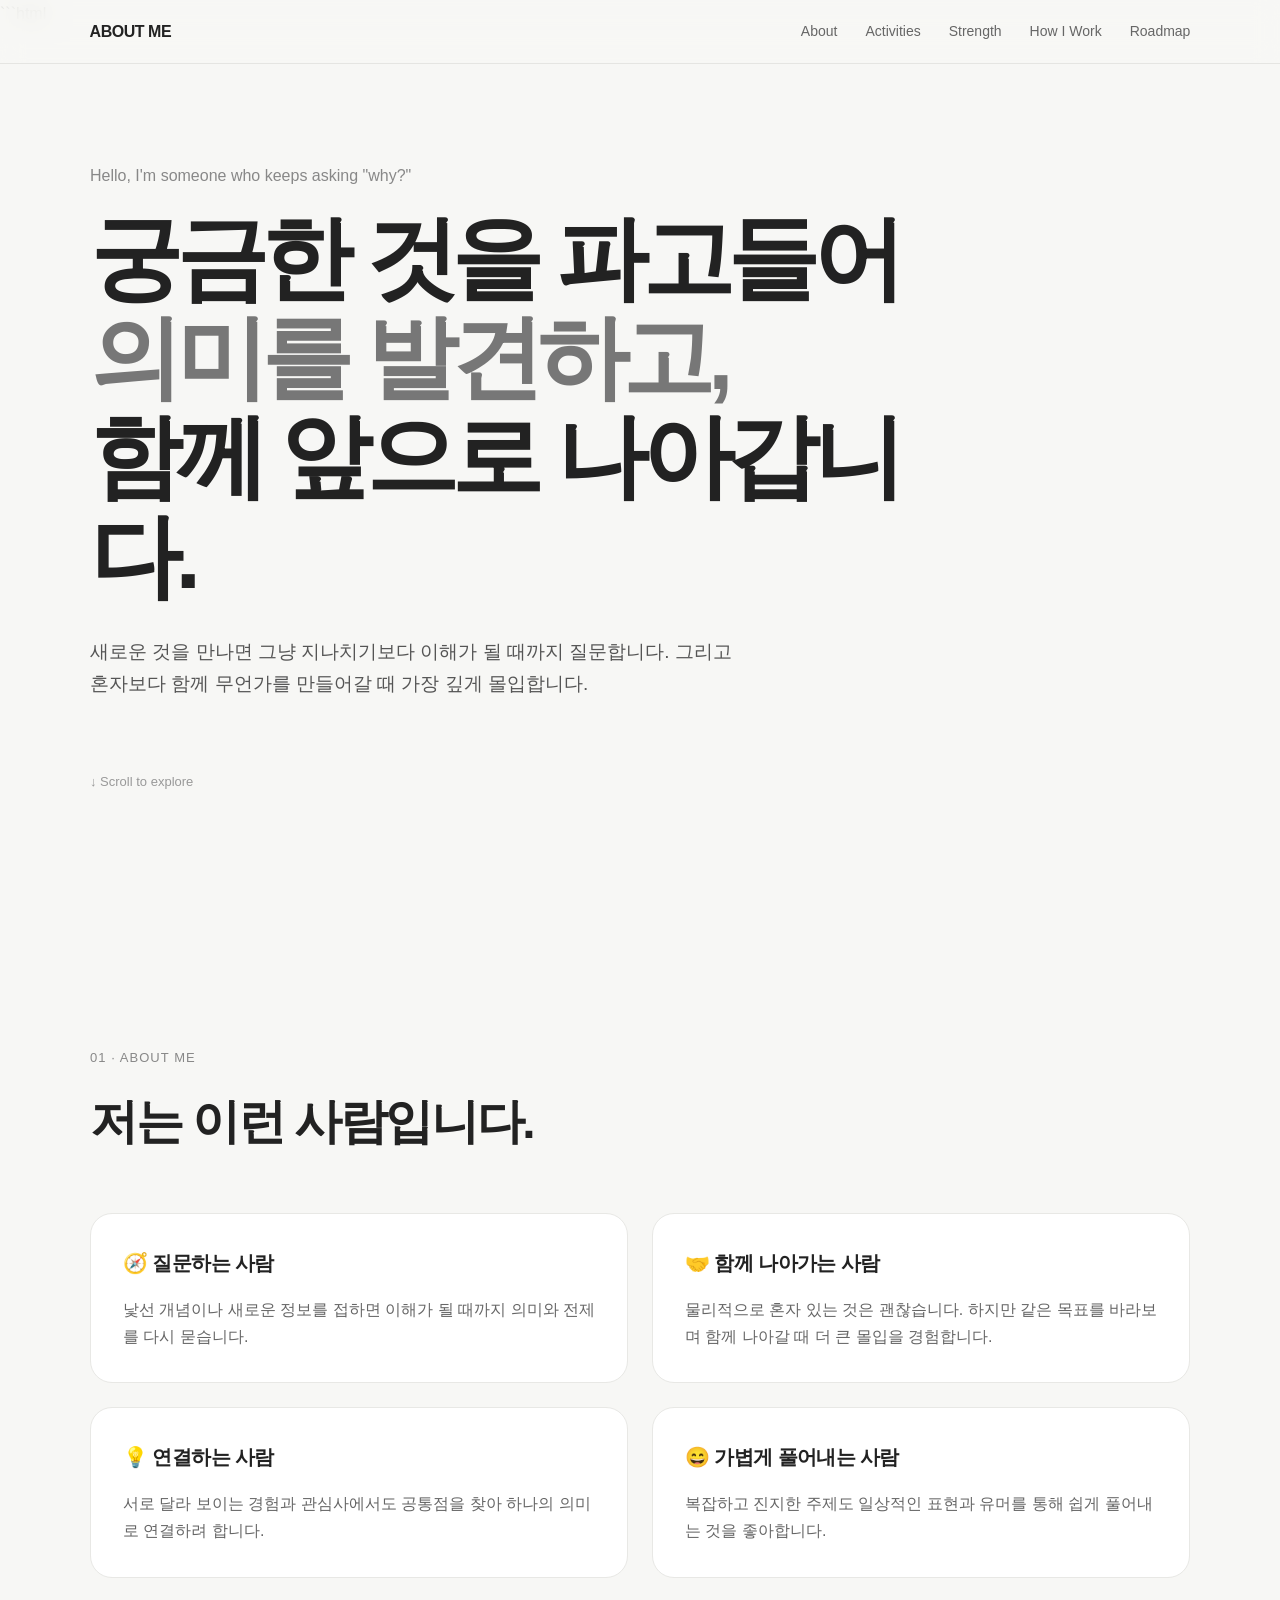
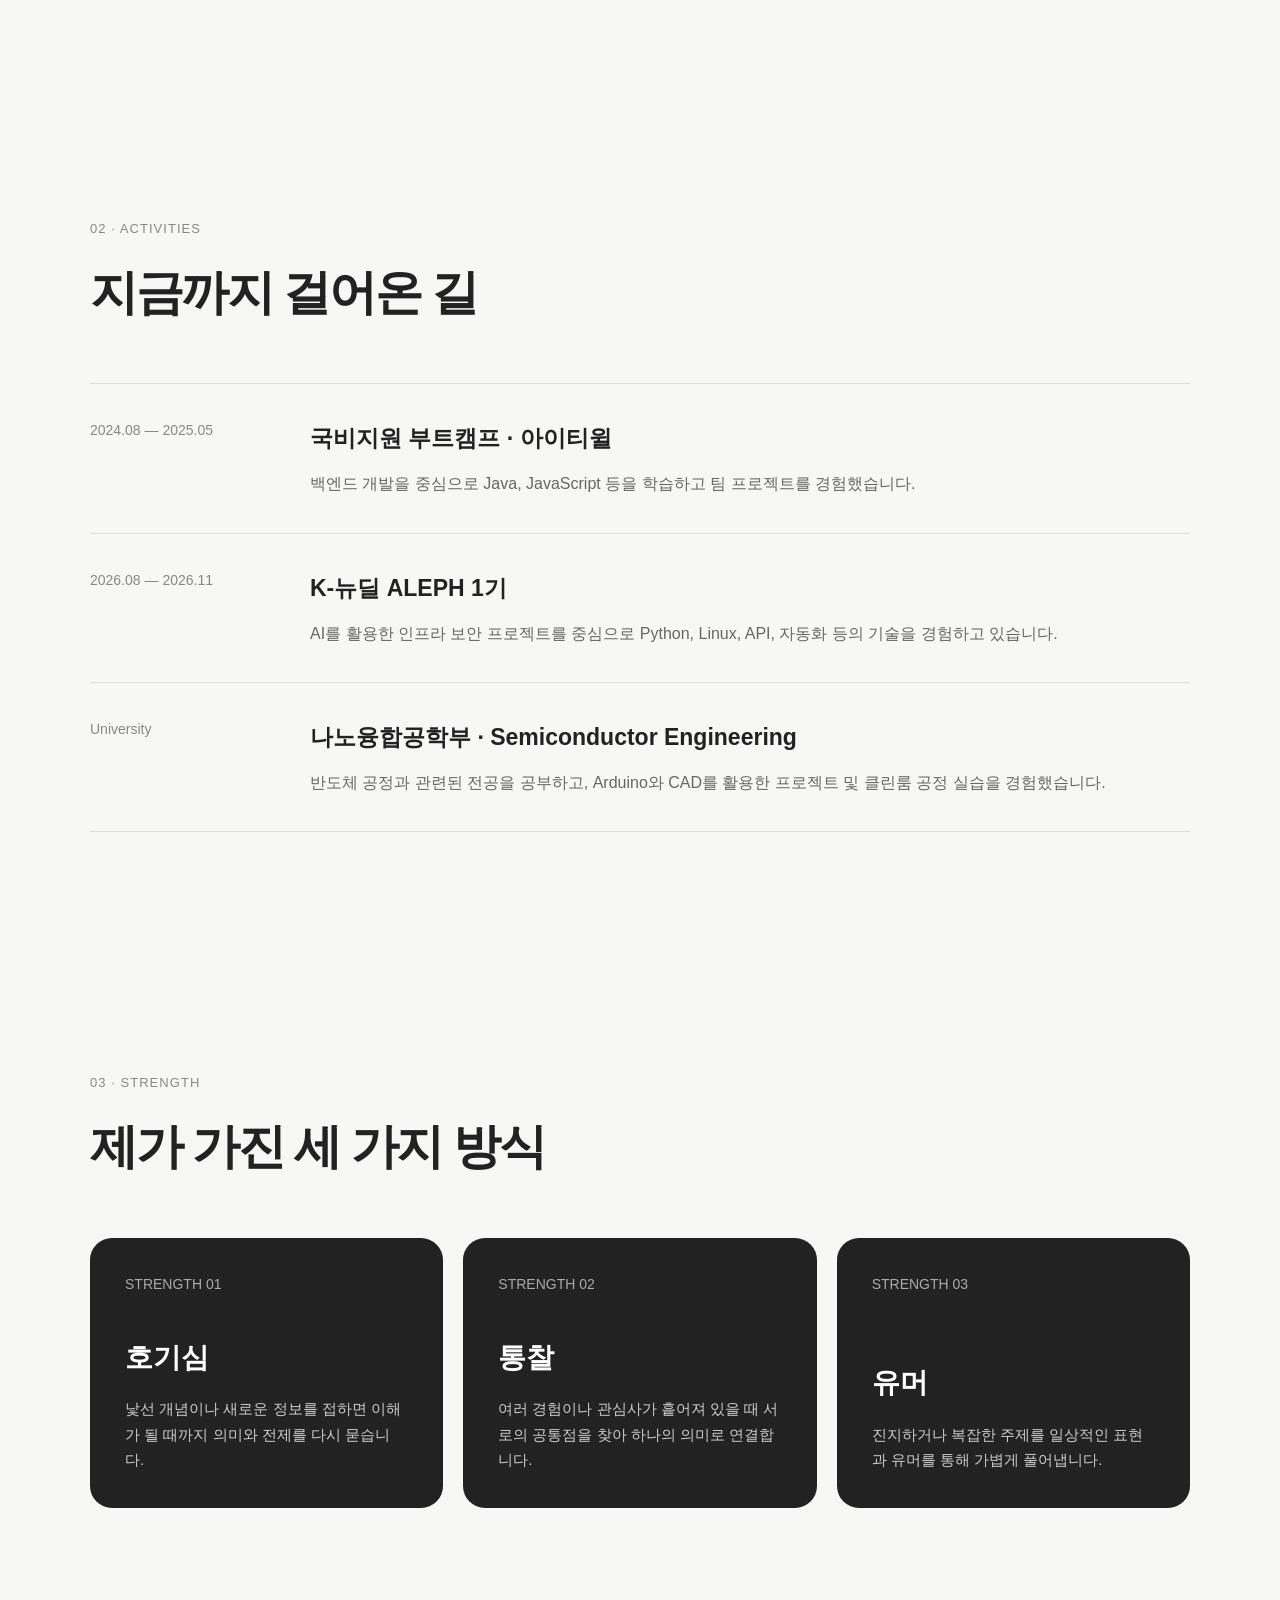
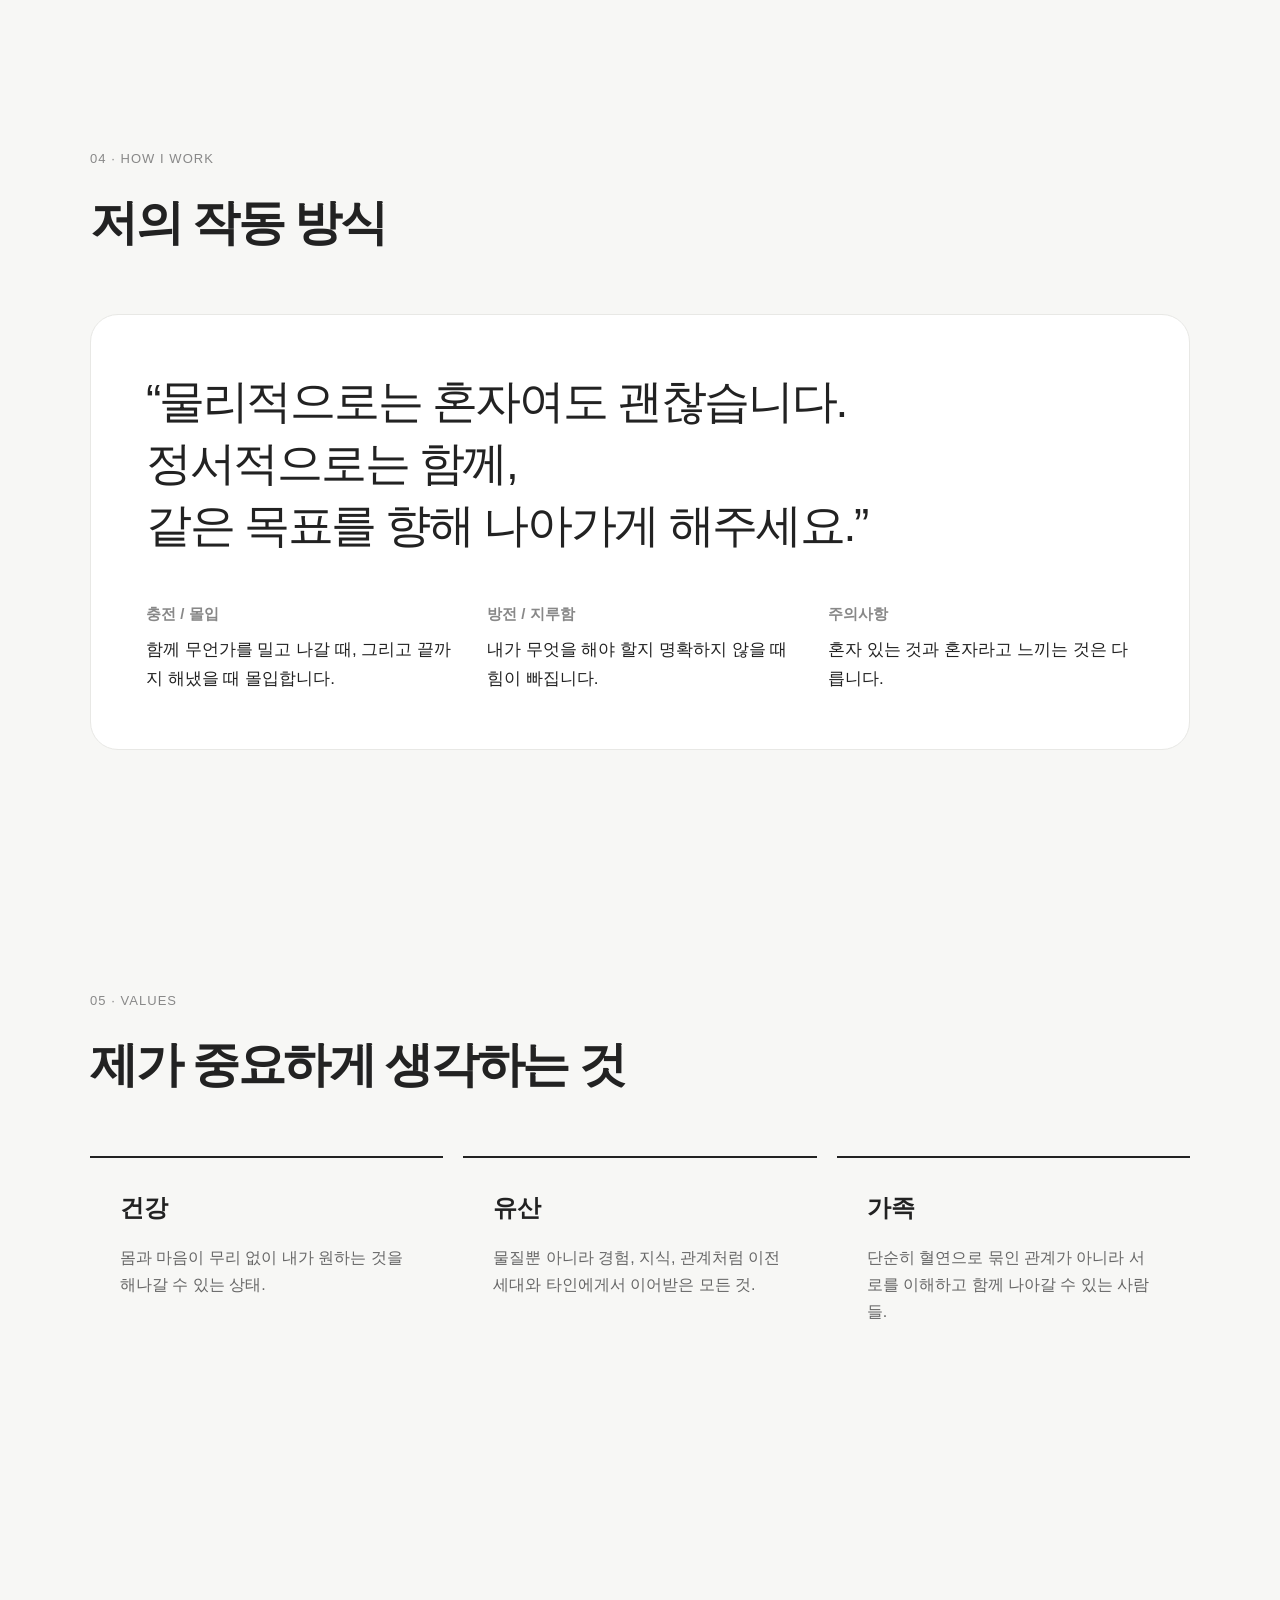
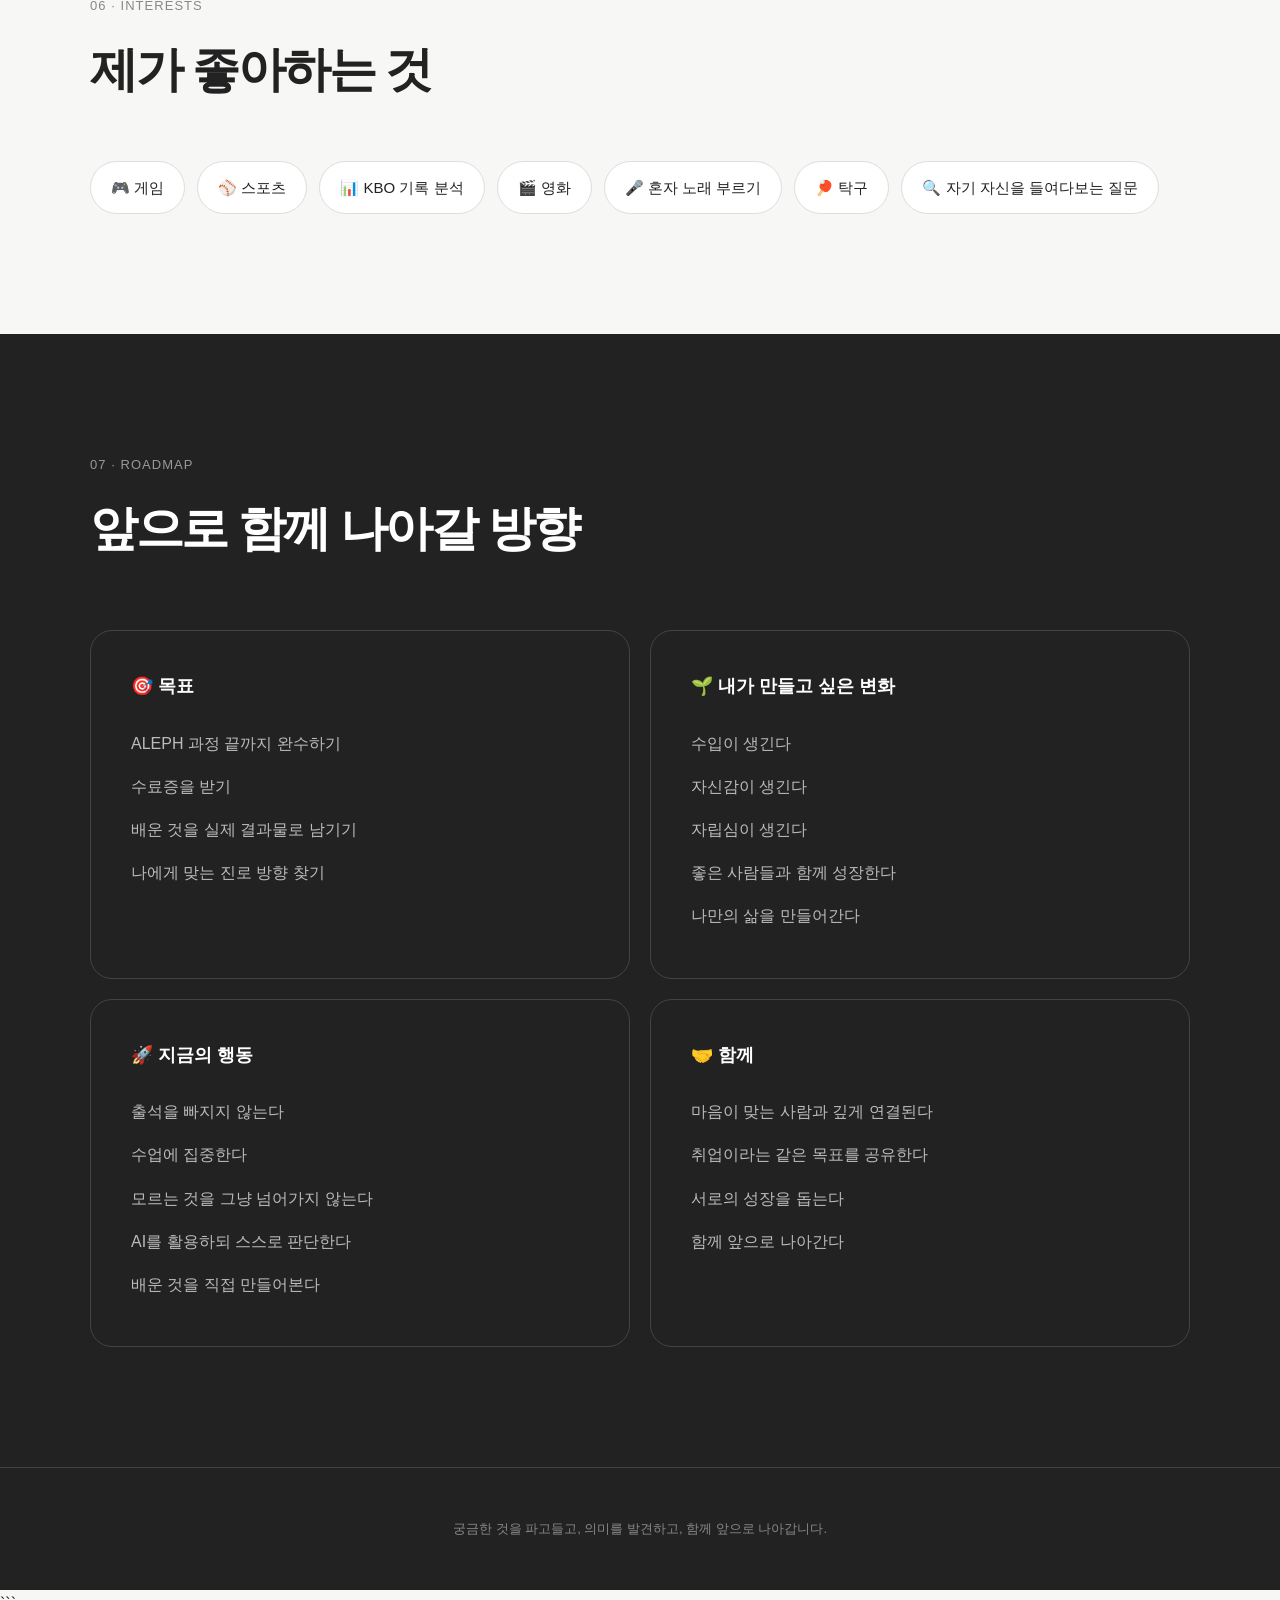
==== index.html @ 658fcfa6 "첫 번째 개인 소개 페이지" ====
```html
<!DOCTYPE html>
<html lang="ko">
<head>
    <meta charset="UTF-8">
    <meta name="viewport" content="width=device-width, initial-scale=1.0">

    <title>About Me</title>

    <style>
        * {
            box-sizing: border-box;
            margin: 0;
            padding: 0;
        }

        html {
            scroll-behavior: smooth;
        }

        body {
            font-family: -apple-system, BlinkMacSystemFont, "Segoe UI",
                         "Noto Sans KR", sans-serif;
            background: #f7f7f5;
            color: #222;
            line-height: 1.7;
        }

        a {
            color: inherit;
            text-decoration: none;
        }

        /* Navigation */

        nav {
            position: fixed;
            top: 0;
            left: 0;
            width: 100%;
            padding: 18px 7%;
            display: flex;
            justify-content: space-between;
            align-items: center;
            background: rgba(247, 247, 245, 0.88);
            backdrop-filter: blur(12px);
            border-bottom: 1px solid #e5e5e2;
            z-index: 100;
        }

        .logo {
            font-weight: 700;
            letter-spacing: -0.03em;
        }

        .nav-links {
            display: flex;
            gap: 28px;
            font-size: 14px;
            color: #666;
        }

        .nav-links a:hover {
            color: #111;
        }

        /* Common */

        section {
            width: min(1100px, 86%);
            margin: 0 auto;
            padding: 120px 0;
        }

        .section-label {
            font-size: 13px;
            color: #888;
            margin-bottom: 12px;
            letter-spacing: 0.08em;
            text-transform: uppercase;
        }

        .section-title {
            font-size: clamp(30px, 4vw, 48px);
            letter-spacing: -0.05em;
            margin-bottom: 50px;
        }

        /* Hero */

        .hero {
            min-height: 100vh;
            display: flex;
            align-items: center;
            padding-top: 120px;
        }

        .hero-content {
            max-width: 850px;
        }

        .hero-small {
            color: #888;
            margin-bottom: 20px;
            font-size: 16px;
        }

        .hero h1 {
            font-size: clamp(48px, 8vw, 92px);
            line-height: 1.08;
            letter-spacing: -0.07em;
            margin-bottom: 30px;
        }

        .hero h1 span {
            color: #777;
        }

        .hero-description {
            max-width: 650px;
            font-size: 19px;
            color: #555;
        }

        .scroll {
            margin-top: 70px;
            font-size: 13px;
            color: #999;
        }

        /* About */

        .about-grid {
            display: grid;
            grid-template-columns: 1fr 1fr;
            gap: 24px;
        }

        .card {
            background: white;
            border: 1px solid #e8e8e5;
            border-radius: 22px;
            padding: 32px;
        }

        .card h3 {
            font-size: 20px;
            margin-bottom: 16px;
            letter-spacing: -0.03em;
        }

        .card p {
            color: #666;
        }

        /* Activities */

        .timeline {
            border-top: 1px solid #ddd;
        }

        .timeline-item {
            display: grid;
            grid-template-columns: 180px 1fr;
            gap: 40px;
            padding: 35px 0;
            border-bottom: 1px solid #ddd;
        }

        .timeline-date {
            color: #888;
            font-size: 14px;
        }

        .timeline-title {
            font-size: 23px;
            font-weight: 600;
            margin-bottom: 12px;
        }

        .timeline-desc {
            color: #666;
        }

        /* Strength */

        .strength-list {
            display: grid;
            grid-template-columns: repeat(3, 1fr);
            gap: 20px;
        }

        .strength {
            background: #222;
            color: white;
            border-radius: 22px;
            padding: 35px;
            min-height: 270px;
            display: flex;
            flex-direction: column;
            justify-content: space-between;
        }

        .strength-number {
            font-size: 14px;
            color: #aaa;
        }

        .strength h3 {
            font-size: 28px;
            margin-bottom: 15px;
        }

        .strength p {
            color: #ccc;
            font-size: 15px;
        }

        /* How I Work */

        .work-box {
            background: white;
            border-radius: 28px;
            padding: 55px;
            border: 1px solid #e8e8e5;
        }

        .work-quote {
            font-size: clamp(28px, 4vw, 46px);
            line-height: 1.35;
            letter-spacing: -0.05em;
            margin-bottom: 45px;
        }

        .work-details {
            display: grid;
            grid-template-columns: repeat(3, 1fr);
            gap: 35px;
        }

        .work-detail h3 {
            font-size: 15px;
            color: #888;
            margin-bottom: 10px;
        }

        .work-detail p {
            font-size: 17px;
        }

        /* Values */

        .values {
            display: grid;
            grid-template-columns: repeat(3, 1fr);
            gap: 20px;
        }

        .value {
            padding: 30px;
            border-top: 2px solid #222;
        }

        .value h3 {
            font-size: 24px;
            margin-bottom: 15px;
        }

        .value p {
            color: #666;
        }

        /* Interests */

        .interest-list {
            display: flex;
            flex-wrap: wrap;
            gap: 12px;
        }

        .tag {
            padding: 13px 20px;
            background: white;
            border: 1px solid #ddd;
            border-radius: 100px;
            font-size: 15px;
        }

        /* Roadmap */

        .roadmap {
            background: #222;
            color: white;
            width: 100%;
        }

        .roadmap-inner {
            width: min(1100px, 86%);
            margin: 0 auto;
            padding: 120px 0;
        }

        .roadmap .section-label {
            color: #999;
        }

        .roadmap .section-title {
            margin-bottom: 60px;
        }

        .roadmap-grid {
            display: grid;
            grid-template-columns: 1fr 1fr;
            gap: 20px;
        }

        .roadmap-card {
            padding: 40px;
            border: 1px solid #444;
            border-radius: 22px;
        }

        .roadmap-card h3 {
            font-size: 18px;
            margin-bottom: 20px;
        }

        .roadmap-card ul {
            list-style: none;
        }

        .roadmap-card li {
            padding: 8px 0;
            color: #bbb;
        }

        /* Footer */

        footer {
            padding: 50px 7%;
            background: #222;
            color: #888;
            border-top: 1px solid #444;
            text-align: center;
            font-size: 13px;
        }

        /* Mobile */

        @media (max-width: 768px) {

            nav {
                padding: 16px 7%;
            }

            .nav-links {
                display: none;
            }

            section {
                padding: 90px 0;
            }

            .about-grid,
            .strength-list,
            .values,
            .roadmap-grid {
                grid-template-columns: 1fr;
            }

            .timeline-item {
                grid-template-columns: 1fr;
                gap: 8px;
            }

            .work-box {
                padding: 30px;
            }

            .work-details {
                grid-template-columns: 1fr;
                gap: 25px;
            }

            .roadmap-inner {
                padding: 90px 0;
            }
        }
    </style>
</head>

<body>

    <!-- Navigation -->

    <nav>
        <div class="logo">ABOUT ME</div>

        <div class="nav-links">
            <a href="#about">About</a>
            <a href="#activities">Activities</a>
            <a href="#strength">Strength</a>
            <a href="#work">How I Work</a>
            <a href="#roadmap">Roadmap</a>
        </div>
    </nav>


    <!-- Hero -->

    <section class="hero">

        <div class="hero-content">

            <p class="hero-small">
                Hello, I'm someone who keeps asking "why?"
            </p>

            <h1>
                궁금한 것을 파고들어<br>
                <span>의미를 발견하고,</span><br>
                함께 앞으로 나아갑니다.
            </h1>

            <p class="hero-description">
                새로운 것을 만나면 그냥 지나치기보다
                이해가 될 때까지 질문합니다.
                그리고 혼자보다 함께 무언가를 만들어갈 때
                가장 깊게 몰입합니다.
            </p>

            <p class="scroll">
                ↓ Scroll to explore
            </p>

        </div>

    </section>


    <!-- About -->

    <section id="about">

        <p class="section-label">01 · About Me</p>

        <h2 class="section-title">
            저는 이런 사람입니다.
        </h2>

        <div class="about-grid">

            <div class="card">
                <h3>🧭 질문하는 사람</h3>

                <p>
                    낯선 개념이나 새로운 정보를 접하면
                    이해가 될 때까지 의미와 전제를 다시 묻습니다.
                </p>
            </div>

            <div class="card">
                <h3>🤝 함께 나아가는 사람</h3>

                <p>
                    물리적으로 혼자 있는 것은 괜찮습니다.
                    하지만 같은 목표를 바라보며 함께 나아갈 때
                    더 큰 몰입을 경험합니다.
                </p>
            </div>

            <div class="card">
                <h3>💡 연결하는 사람</h3>

                <p>
                    서로 달라 보이는 경험과 관심사에서도
                    공통점을 찾아 하나의 의미로 연결하려 합니다.
                </p>
            </div>

            <div class="card">
                <h3>😄 가볍게 풀어내는 사람</h3>

                <p>
                    복잡하고 진지한 주제도 일상적인 표현과
                    유머를 통해 쉽게 풀어내는 것을 좋아합니다.
                </p>
            </div>

        </div>

    </section>


    <!-- Activities -->

    <section id="activities">

        <p class="section-label">02 · Activities</p>

        <h2 class="section-title">
            지금까지 걸어온 길
        </h2>

        <div class="timeline">

            <div class="timeline-item">

                <div class="timeline-date">
                    2024.08 — 2025.05
                </div>

                <div>
                    <div class="timeline-title">
                        국비지원 부트캠프 · 아이티윌
                    </div>

                    <p class="timeline-desc">
                        백엔드 개발을 중심으로 Java, JavaScript 등을 학습하고
                        팀 프로젝트를 경험했습니다.
                    </p>
                </div>

            </div>


            <div class="timeline-item">

                <div class="timeline-date">
                    2026.08 — 2026.11
                </div>

                <div>
                    <div class="timeline-title">
                        K-뉴딜 ALEPH 1기
                    </div>

                    <p class="timeline-desc">
                        AI를 활용한 인프라 보안 프로젝트를 중심으로
                        Python, Linux, API, 자동화 등의 기술을 경험하고 있습니다.
                    </p>
                </div>

            </div>


            <div class="timeline-item">

                <div class="timeline-date">
                    University
                </div>

                <div>
                    <div class="timeline-title">
                        나노융합공학부 · Semiconductor Engineering
                    </div>

                    <p class="timeline-desc">
                        반도체 공정과 관련된 전공을 공부하고,
                        Arduino와 CAD를 활용한 프로젝트 및
                        클린룸 공정 실습을 경험했습니다.
                    </p>
                </div>

            </div>

        </div>

    </section>


    <!-- Strength -->

    <section id="strength">

        <p class="section-label">03 · Strength</p>

        <h2 class="section-title">
            제가 가진 세 가지 방식
        </h2>

        <div class="strength-list">

            <div class="strength">

                <div class="strength-number">
                    STRENGTH 01
                </div>

                <div>
                    <h3>호기심</h3>

                    <p>
                        낯선 개념이나 새로운 정보를 접하면
                        이해가 될 때까지 의미와 전제를 다시 묻습니다.
                    </p>
                </div>

            </div>


            <div class="strength">

                <div class="strength-number">
                    STRENGTH 02
                </div>

                <div>
                    <h3>통찰</h3>

                    <p>
                        여러 경험이나 관심사가 흩어져 있을 때
                        서로의 공통점을 찾아 하나의 의미로 연결합니다.
                    </p>
                </div>

            </div>


            <div class="strength">

                <div class="strength-number">
                    STRENGTH 03
                </div>

                <div>
                    <h3>유머</h3>

                    <p>
                        진지하거나 복잡한 주제를
                        일상적인 표현과 유머를 통해 가볍게 풀어냅니다.
                    </p>
                </div>

            </div>

        </div>

    </section>


    <!-- How I Work -->

    <section id="work">

        <p class="section-label">04 · How I Work</p>

        <h2 class="section-title">
            저의 작동 방식
        </h2>

        <div class="work-box">

            <div class="work-quote">
                “물리적으로는 혼자여도 괜찮습니다.<br>
                정서적으로는 함께,<br>
                같은 목표를 향해 나아가게 해주세요.”
            </div>

            <div class="work-details">

                <div class="work-detail">
                    <h3>충전 / 몰입</h3>

                    <p>
                        함께 무언가를 밀고 나갈 때,
                        그리고 끝까지 해냈을 때 몰입합니다.
                    </p>
                </div>

                <div class="work-detail">
                    <h3>방전 / 지루함</h3>

                    <p>
                        내가 무엇을 해야 할지
                        명확하지 않을 때 힘이 빠집니다.
                    </p>
                </div>

                <div class="work-detail">
                    <h3>주의사항</h3>

                    <p>
                        혼자 있는 것과 혼자라고 느끼는 것은 다릅니다.
                    </p>
                </div>

            </div>

        </div>

    </section>


    <!-- Values -->

    <section>

        <p class="section-label">05 · Values</p>

        <h2 class="section-title">
            제가 중요하게 생각하는 것
        </h2>

        <div class="values">

            <div class="value">
                <h3>건강</h3>

                <p>
                    몸과 마음이 무리 없이
                    내가 원하는 것을 해나갈 수 있는 상태.
                </p>
            </div>

            <div class="value">
                <h3>유산</h3>

                <p>
                    물질뿐 아니라 경험, 지식, 관계처럼
                    이전 세대와 타인에게서 이어받은 모든 것.
                </p>
            </div>

            <div class="value">
                <h3>가족</h3>

                <p>
                    단순히 혈연으로 묶인 관계가 아니라
                    서로를 이해하고 함께 나아갈 수 있는 사람들.
                </p>
            </div>

        </div>

    </section>


    <!-- Interests -->

    <section>

        <p class="section-label">06 · Interests</p>

        <h2 class="section-title">
            제가 좋아하는 것
        </h2>

        <div class="interest-list">

            <span class="tag">🎮 게임</span>
            <span class="tag">⚾ 스포츠</span>
            <span class="tag">📊 KBO 기록 분석</span>
            <span class="tag">🎬 영화</span>
            <span class="tag">🎤 혼자 노래 부르기</span>
            <span class="tag">🏓 탁구</span>
            <span class="tag">🔍 자기 자신을 들여다보는 질문</span>

        </div>

    </section>


    <!-- Roadmap -->

    <div class="roadmap" id="roadmap">

        <div class="roadmap-inner">

            <p class="section-label">
                07 · Roadmap
            </p>

            <h2 class="section-title">
                앞으로 함께 나아갈 방향
            </h2>

            <div class="roadmap-grid">

                <div class="roadmap-card">

                    <h3>🎯 목표</h3>

                    <ul>
                        <li>ALEPH 과정 끝까지 완수하기</li>
                        <li>수료증을 받기</li>
                        <li>배운 것을 실제 결과물로 남기기</li>
                        <li>나에게 맞는 진로 방향 찾기</li>
                    </ul>

                </div>


                <div class="roadmap-card">

                    <h3>🌱 내가 만들고 싶은 변화</h3>

                    <ul>
                        <li>수입이 생긴다</li>
                        <li>자신감이 생긴다</li>
                        <li>자립심이 생긴다</li>
                        <li>좋은 사람들과 함께 성장한다</li>
                        <li>나만의 삶을 만들어간다</li>
                    </ul>

                </div>


                <div class="roadmap-card">

                    <h3>🚀 지금의 행동</h3>

                    <ul>
                        <li>출석을 빠지지 않는다</li>
                        <li>수업에 집중한다</li>
                        <li>모르는 것을 그냥 넘어가지 않는다</li>
                        <li>AI를 활용하되 스스로 판단한다</li>
                        <li>배운 것을 직접 만들어본다</li>
                    </ul>

                </div>


                <div class="roadmap-card">

                    <h3>🤝 함께</h3>

                    <ul>
                        <li>마음이 맞는 사람과 깊게 연결된다</li>
                        <li>취업이라는 같은 목표를 공유한다</li>
                        <li>서로의 성장을 돕는다</li>
                        <li>함께 앞으로 나아간다</li>
                    </ul>

                </div>

            </div>

        </div>

    </div>


    <!-- Footer -->

    <footer>

        <p>
            궁금한 것을 파고들고, 의미를 발견하고,
            함께 앞으로 나아갑니다.
        </p>

    </footer>

</body>
</html>
```
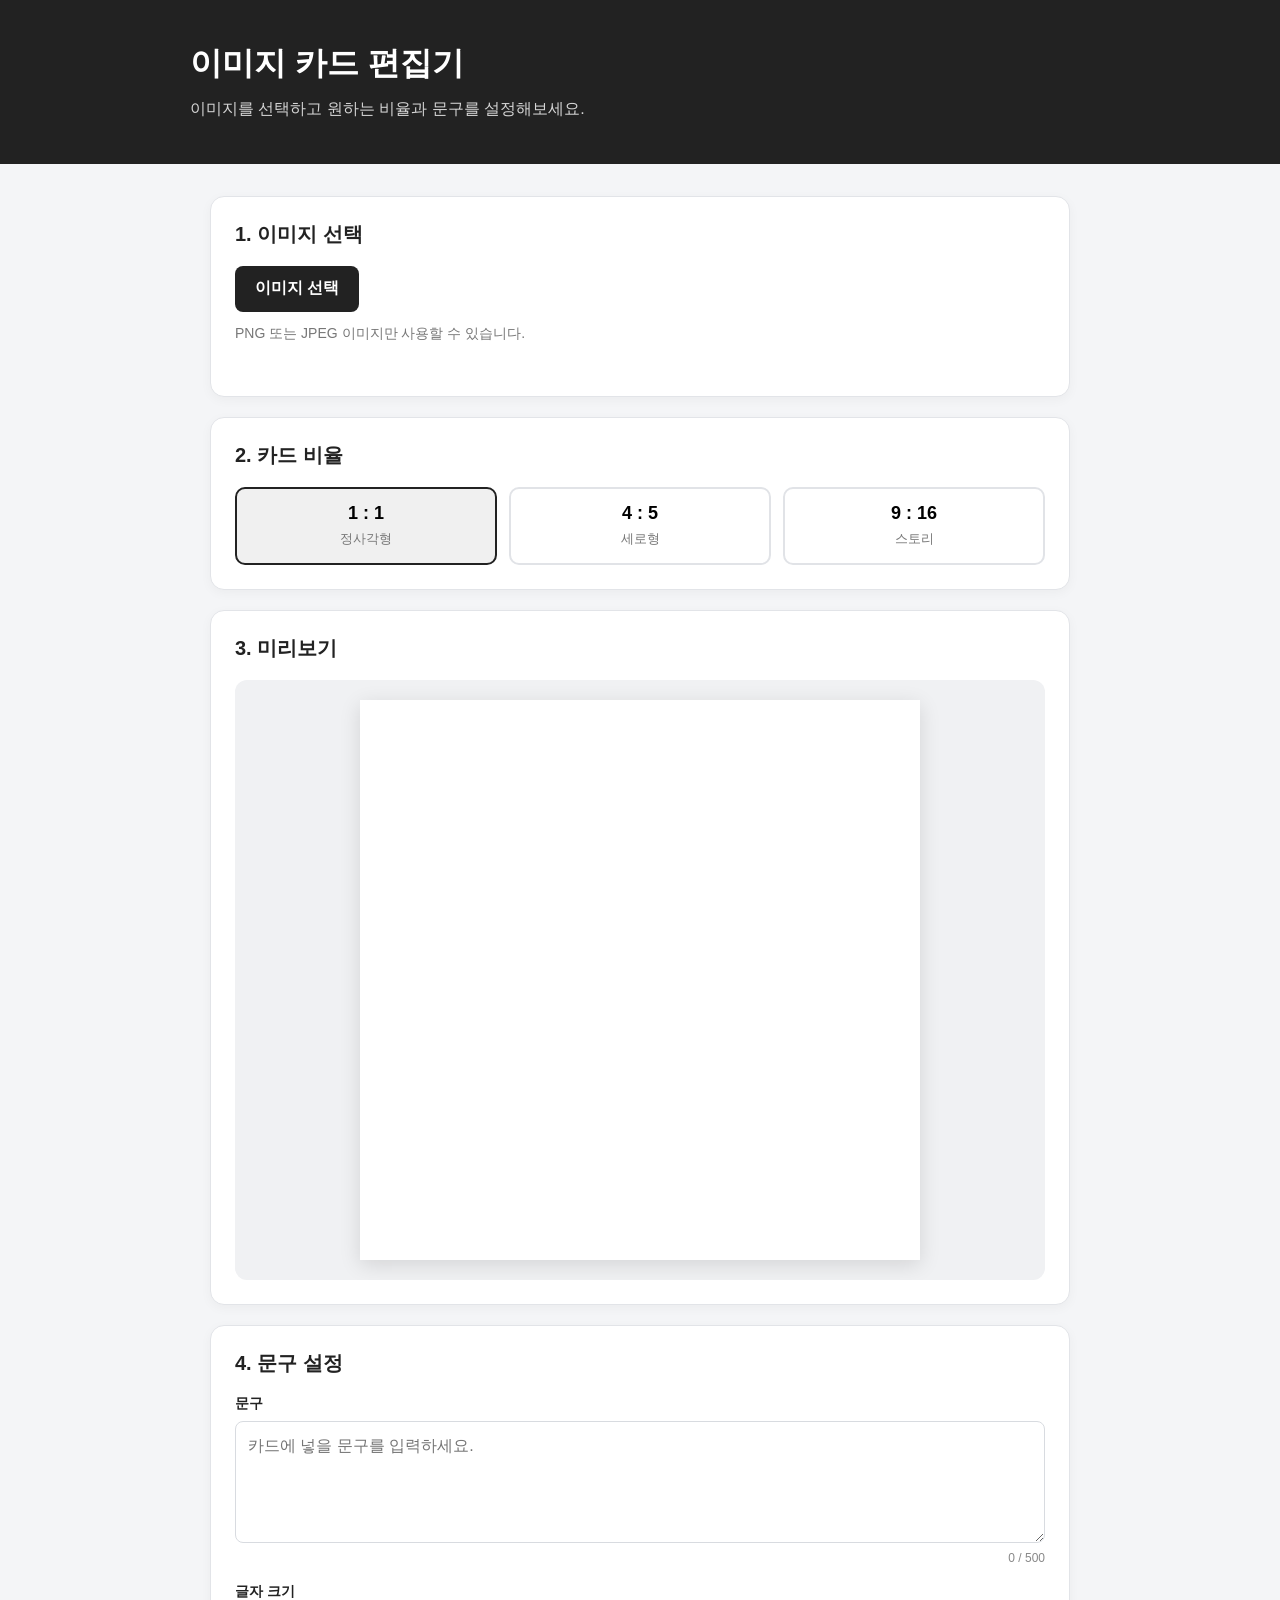
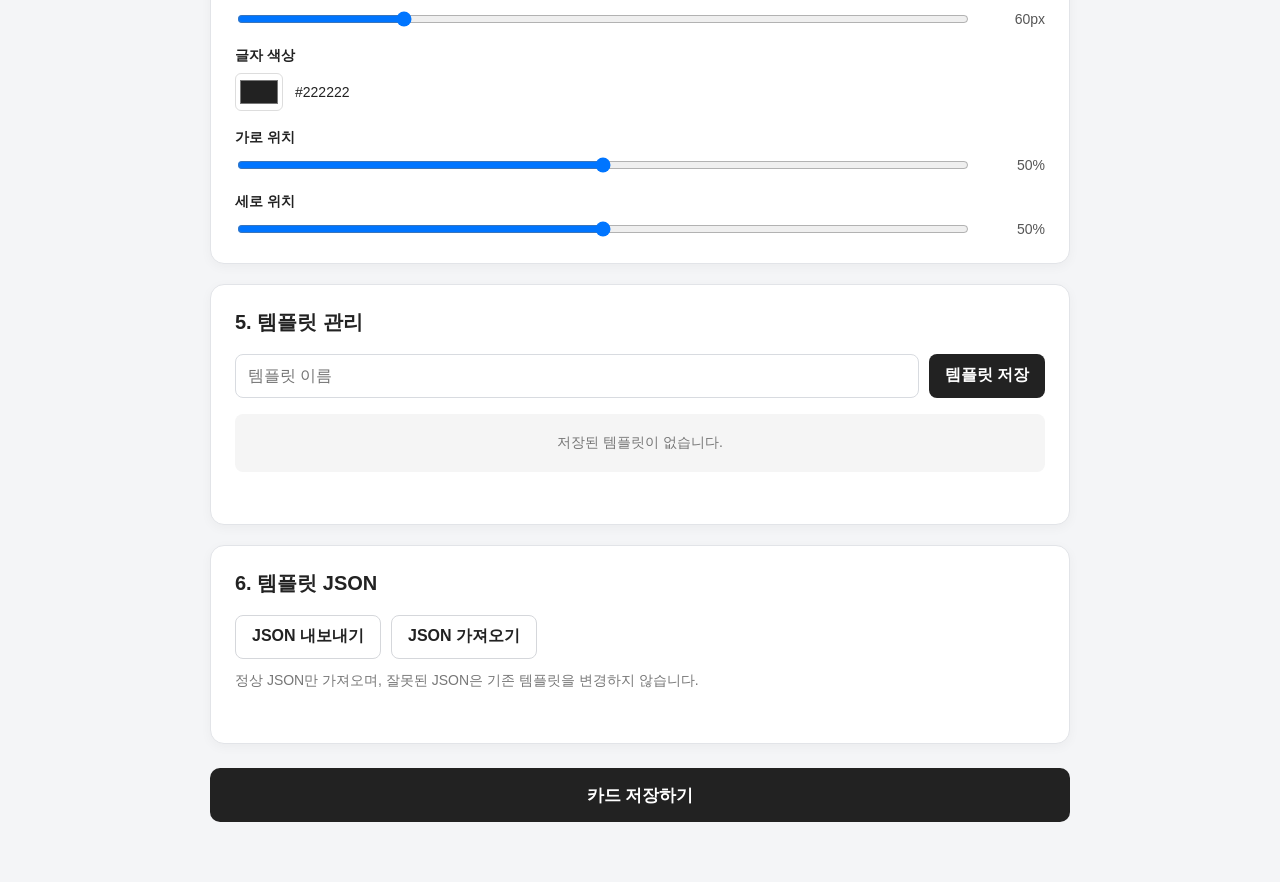
==== commit f9f00efe: "이미지 카드 편집기 최종본" ====
--- a/index.html
+++ b/index.html
@@ -1,857 +1,338 @@
-```html
 <!DOCTYPE html>
 <html lang="ko">
 <head>
     <meta charset="UTF-8">
     <meta name="viewport" content="width=device-width, initial-scale=1.0">
 
-    <title>About Me</title>
-
-    <style>
-        * {
-            box-sizing: border-box;
-            margin: 0;
-            padding: 0;
-        }
-
-        html {
-            scroll-behavior: smooth;
-        }
-
-        body {
-            font-family: -apple-system, BlinkMacSystemFont, "Segoe UI",
-                         "Noto Sans KR", sans-serif;
-            background: #f7f7f5;
-            color: #222;
-            line-height: 1.7;
-        }
-
-        a {
-            color: inherit;
-            text-decoration: none;
-        }
-
-        /* Navigation */
-
-        nav {
-            position: fixed;
-            top: 0;
-            left: 0;
-            width: 100%;
-            padding: 18px 7%;
-            display: flex;
-            justify-content: space-between;
-            align-items: center;
-            background: rgba(247, 247, 245, 0.88);
-            backdrop-filter: blur(12px);
-            border-bottom: 1px solid #e5e5e2;
-            z-index: 100;
-        }
-
-        .logo {
-            font-weight: 700;
-            letter-spacing: -0.03em;
-        }
-
-        .nav-links {
-            display: flex;
-            gap: 28px;
-            font-size: 14px;
-            color: #666;
-        }
-
-        .nav-links a:hover {
-            color: #111;
-        }
-
-        /* Common */
-
-        section {
-            width: min(1100px, 86%);
-            margin: 0 auto;
-            padding: 120px 0;
-        }
-
-        .section-label {
-            font-size: 13px;
-            color: #888;
-            margin-bottom: 12px;
-            letter-spacing: 0.08em;
-            text-transform: uppercase;
-        }
-
-        .section-title {
-            font-size: clamp(30px, 4vw, 48px);
-            letter-spacing: -0.05em;
-            margin-bottom: 50px;
-        }
-
-        /* Hero */
-
-        .hero {
-            min-height: 100vh;
-            display: flex;
-            align-items: center;
-            padding-top: 120px;
-        }
-
-        .hero-content {
-            max-width: 850px;
-        }
-
-        .hero-small {
-            color: #888;
-            margin-bottom: 20px;
-            font-size: 16px;
-        }
-
-        .hero h1 {
-            font-size: clamp(48px, 8vw, 92px);
-            line-height: 1.08;
-            letter-spacing: -0.07em;
-            margin-bottom: 30px;
-        }
-
-        .hero h1 span {
-            color: #777;
-        }
-
-        .hero-description {
-            max-width: 650px;
-            font-size: 19px;
-            color: #555;
-        }
-
-        .scroll {
-            margin-top: 70px;
-            font-size: 13px;
-            color: #999;
-        }
-
-        /* About */
-
-        .about-grid {
-            display: grid;
-            grid-template-columns: 1fr 1fr;
-            gap: 24px;
-        }
-
-        .card {
-            background: white;
-            border: 1px solid #e8e8e5;
-            border-radius: 22px;
-            padding: 32px;
-        }
-
-        .card h3 {
-            font-size: 20px;
-            margin-bottom: 16px;
-            letter-spacing: -0.03em;
-        }
-
-        .card p {
-            color: #666;
-        }
-
-        /* Activities */
-
-        .timeline {
-            border-top: 1px solid #ddd;
-        }
-
-        .timeline-item {
-            display: grid;
-            grid-template-columns: 180px 1fr;
-            gap: 40px;
-            padding: 35px 0;
-            border-bottom: 1px solid #ddd;
-        }
-
-        .timeline-date {
-            color: #888;
-            font-size: 14px;
-        }
-
-        .timeline-title {
-            font-size: 23px;
-            font-weight: 600;
-            margin-bottom: 12px;
-        }
-
-        .timeline-desc {
-            color: #666;
-        }
-
-        /* Strength */
-
-        .strength-list {
-            display: grid;
-            grid-template-columns: repeat(3, 1fr);
-            gap: 20px;
-        }
-
-        .strength {
-            background: #222;
-            color: white;
-            border-radius: 22px;
-            padding: 35px;
-            min-height: 270px;
-            display: flex;
-            flex-direction: column;
-            justify-content: space-between;
-        }
-
-        .strength-number {
-            font-size: 14px;
-            color: #aaa;
-        }
-
-        .strength h3 {
-            font-size: 28px;
-            margin-bottom: 15px;
-        }
-
-        .strength p {
-            color: #ccc;
-            font-size: 15px;
-        }
-
-        /* How I Work */
-
-        .work-box {
-            background: white;
-            border-radius: 28px;
-            padding: 55px;
-            border: 1px solid #e8e8e5;
-        }
-
-        .work-quote {
-            font-size: clamp(28px, 4vw, 46px);
-            line-height: 1.35;
-            letter-spacing: -0.05em;
-            margin-bottom: 45px;
-        }
-
-        .work-details {
-            display: grid;
-            grid-template-columns: repeat(3, 1fr);
-            gap: 35px;
-        }
-
-        .work-detail h3 {
-            font-size: 15px;
-            color: #888;
-            margin-bottom: 10px;
-        }
-
-        .work-detail p {
-            font-size: 17px;
-        }
-
-        /* Values */
-
-        .values {
-            display: grid;
-            grid-template-columns: repeat(3, 1fr);
-            gap: 20px;
-        }
-
-        .value {
-            padding: 30px;
-            border-top: 2px solid #222;
-        }
-
-        .value h3 {
-            font-size: 24px;
-            margin-bottom: 15px;
-        }
-
-        .value p {
-            color: #666;
-        }
-
-        /* Interests */
-
-        .interest-list {
-            display: flex;
-            flex-wrap: wrap;
-            gap: 12px;
-        }
-
-        .tag {
-            padding: 13px 20px;
-            background: white;
-            border: 1px solid #ddd;
-            border-radius: 100px;
-            font-size: 15px;
-        }
-
-        /* Roadmap */
-
-        .roadmap {
-            background: #222;
-            color: white;
-            width: 100%;
-        }
-
-        .roadmap-inner {
-            width: min(1100px, 86%);
-            margin: 0 auto;
-            padding: 120px 0;
-        }
-
-        .roadmap .section-label {
-            color: #999;
-        }
-
-        .roadmap .section-title {
-            margin-bottom: 60px;
-        }
-
-        .roadmap-grid {
-            display: grid;
-            grid-template-columns: 1fr 1fr;
-            gap: 20px;
-        }
-
-        .roadmap-card {
-            padding: 40px;
-            border: 1px solid #444;
-            border-radius: 22px;
-        }
-
-        .roadmap-card h3 {
-            font-size: 18px;
-            margin-bottom: 20px;
-        }
-
-        .roadmap-card ul {
-            list-style: none;
-        }
-
-        .roadmap-card li {
-            padding: 8px 0;
-            color: #bbb;
-        }
-
-        /* Footer */
-
-        footer {
-            padding: 50px 7%;
-            background: #222;
-            color: #888;
-            border-top: 1px solid #444;
-            text-align: center;
-            font-size: 13px;
-        }
-
-        /* Mobile */
-
-        @media (max-width: 768px) {
-
-            nav {
-                padding: 16px 7%;
-            }
-
-            .nav-links {
-                display: none;
-            }
-
-            section {
-                padding: 90px 0;
-            }
-
-            .about-grid,
-            .strength-list,
-            .values,
-            .roadmap-grid {
-                grid-template-columns: 1fr;
-            }
-
-            .timeline-item {
-                grid-template-columns: 1fr;
-                gap: 8px;
-            }
-
-            .work-box {
-                padding: 30px;
-            }
-
-            .work-details {
-                grid-template-columns: 1fr;
-                gap: 25px;
-            }
-
-            .roadmap-inner {
-                padding: 90px 0;
-            }
-        }
-    </style>
+    <title>이미지 카드 편집기</title>
+
+    <link rel="stylesheet" href="style.css">
 </head>
 
 <body>
 
-    <!-- Navigation -->
-
-    <nav>
-        <div class="logo">ABOUT ME</div>
-
-        <div class="nav-links">
-            <a href="#about">About</a>
-            <a href="#activities">Activities</a>
-            <a href="#strength">Strength</a>
-            <a href="#work">How I Work</a>
-            <a href="#roadmap">Roadmap</a>
-        </div>
-    </nav>
-
-
-    <!-- Hero -->
-
-    <section class="hero">
-
-        <div class="hero-content">
-
-            <p class="hero-small">
-                Hello, I'm someone who keeps asking "why?"
+<header class="header">
+    <div class="header-inner">
+        <h1>이미지 카드 편집기</h1>
+        <p>이미지를 선택하고 원하는 비율과 문구를 설정해보세요.</p>
+    </div>
+</header>
+
+
+<main class="container">
+
+    <section class="editor">
+
+        <!-- 이미지 -->
+        <div class="section">
+
+            <h2>1. 이미지 선택</h2>
+
+            <label class="file-button">
+                이미지 선택
+                <input
+                    type="file"
+                    id="imageInput"
+                    accept="image/png,image/jpeg"
+                >
+            </label>
+
+            <p class="help-text">
+                PNG 또는 JPEG 이미지만 사용할 수 있습니다.
             </p>
 
-            <h1>
-                궁금한 것을 파고들어<br>
-                <span>의미를 발견하고,</span><br>
-                함께 앞으로 나아갑니다.
-            </h1>
-
-            <p class="hero-description">
-                새로운 것을 만나면 그냥 지나치기보다
-                이해가 될 때까지 질문합니다.
-                그리고 혼자보다 함께 무언가를 만들어갈 때
-                가장 깊게 몰입합니다.
+            <p id="imageStatus" class="status"></p>
+
+        </div>
+
+
+        <!-- 비율 -->
+        <div class="section">
+
+            <h2>2. 카드 비율</h2>
+
+            <div class="ratio-buttons">
+
+                <button
+                    type="button"
+                    class="ratio-button active"
+                    data-ratio="1:1"
+                >
+                    <strong>1 : 1</strong>
+                    <span>정사각형</span>
+                </button>
+
+                <button
+                    type="button"
+                    class="ratio-button"
+                    data-ratio="4:5"
+                >
+                    <strong>4 : 5</strong>
+                    <span>세로형</span>
+                </button>
+
+                <button
+                    type="button"
+                    class="ratio-button"
+                    data-ratio="9:16"
+                >
+                    <strong>9 : 16</strong>
+                    <span>스토리</span>
+                </button>
+
+            </div>
+
+        </div>
+
+
+        <!-- 미리보기 -->
+        <div class="section">
+
+            <h2>3. 미리보기</h2>
+
+            <div class="canvas-area">
+                <canvas id="canvas"></canvas>
+            </div>
+
+        </div>
+
+
+        <!-- 문구 -->
+        <div class="section">
+
+            <h2>4. 문구 설정</h2>
+
+            <div class="text-controls">
+
+                <div class="control">
+
+                    <label for="textInput">
+                        문구
+                    </label>
+
+                    <textarea
+                        id="textInput"
+                        rows="4"
+                        maxlength="500"
+                        placeholder="카드에 넣을 문구를 입력하세요."
+                    ></textarea>
+
+                    <span id="textLength" class="input-info">
+                        0 / 500
+                    </span>
+
+                </div>
+
+
+                <div class="control">
+
+                    <label for="fontSize">
+                        글자 크기
+                    </label>
+
+                    <div class="range-control">
+
+                        <input
+                            type="range"
+                            id="fontSize"
+                            min="20"
+                            max="200"
+                            value="60"
+                        >
+
+                        <span id="fontSizeValue">60px</span>
+
+                    </div>
+
+                </div>
+
+
+                <div class="control">
+
+                    <label for="textColor">
+                        글자 색상
+                    </label>
+
+                    <div class="color-control">
+
+                        <input
+                            type="color"
+                            id="textColor"
+                            value="#222222"
+                        >
+
+                        <span id="textColorValue">
+                            #222222
+                        </span>
+
+                    </div>
+
+                </div>
+
+
+                <div class="control">
+
+                    <label for="textX">
+                        가로 위치
+                    </label>
+
+                    <div class="range-control">
+
+                        <input
+                            type="range"
+                            id="textX"
+                            min="0"
+                            max="100"
+                            value="50"
+                        >
+
+                        <span id="textXValue">50%</span>
+
+                    </div>
+
+                </div>
+
+
+                <div class="control">
+
+                    <label for="textY">
+                        세로 위치
+                    </label>
+
+                    <div class="range-control">
+
+                        <input
+                            type="range"
+                            id="textY"
+                            min="0"
+                            max="100"
+                            value="50"
+                        >
+
+                        <span id="textYValue">50%</span>
+
+                    </div>
+
+                </div>
+
+            </div>
+
+        </div>
+
+
+        <!-- 템플릿 -->
+        <div class="section">
+
+            <h2>5. 템플릿 관리</h2>
+
+            <div class="template-save">
+
+                <input
+                    type="text"
+                    id="templateName"
+                    maxlength="50"
+                    placeholder="템플릿 이름"
+                >
+
+                <button
+                    type="button"
+                    id="saveTemplateButton"
+                    class="primary-button"
+                >
+                    템플릿 저장
+                </button>
+
+            </div>
+
+            <div
+                id="templateList"
+                class="template-list"
+            ></div>
+
+            <div id="templateEditArea" class="template-edit-area" hidden>
+                <input
+                    type="text"
+                    id="editTemplateName"
+                    maxlength="50"
+                    placeholder="수정할 템플릿 이름"
+                >
+
+                <button
+                    type="button"
+                    id="confirmEditTemplateButton"
+                    class="primary-button"
+                >
+                    수정 저장
+                </button>
+
+                <button
+                    type="button"
+                    id="cancelEditTemplateButton"
+                    class="secondary-button"
+                >
+                    취소
+                </button>
+            </div>
+
+            <p id="templateStatus" class="status"></p>
+
+        </div>
+
+
+        <!-- JSON -->
+        <div class="section">
+
+            <h2>6. 템플릿 JSON</h2>
+
+            <div class="json-buttons">
+
+                <button
+                    type="button"
+                    id="exportJsonButton"
+                    class="secondary-button"
+                >
+                    JSON 내보내기
+                </button>
+
+                <label class="secondary-button json-file-button">
+                    JSON 가져오기
+                    <input
+                        type="file"
+                        id="jsonInput"
+                        accept=".json,application/json"
+                    >
+                </label>
+
+            </div>
+
+            <p class="help-text">
+                정상 JSON만 가져오며, 잘못된 JSON은 기존 템플릿을 변경하지 않습니다.
             </p>
 
-            <p class="scroll">
-                ↓ Scroll to explore
-            </p>
+            <p id="jsonStatus" class="status"></p>
+
+        </div>
+
+
+        <!-- 저장 -->
+        <div class="download-area">
+
+            <button
+                type="button"
+                id="downloadButton"
+                class="download-button"
+            >
+                카드 저장하기
+            </button>
 
         </div>
 
     </section>
 
-
-    <!-- About -->
-
-    <section id="about">
-
-        <p class="section-label">01 · About Me</p>
-
-        <h2 class="section-title">
-            저는 이런 사람입니다.
-        </h2>
-
-        <div class="about-grid">
-
-            <div class="card">
-                <h3>🧭 질문하는 사람</h3>
-
-                <p>
-                    낯선 개념이나 새로운 정보를 접하면
-                    이해가 될 때까지 의미와 전제를 다시 묻습니다.
-                </p>
-            </div>
-
-            <div class="card">
-                <h3>🤝 함께 나아가는 사람</h3>
-
-                <p>
-                    물리적으로 혼자 있는 것은 괜찮습니다.
-                    하지만 같은 목표를 바라보며 함께 나아갈 때
-                    더 큰 몰입을 경험합니다.
-                </p>
-            </div>
-
-            <div class="card">
-                <h3>💡 연결하는 사람</h3>
-
-                <p>
-                    서로 달라 보이는 경험과 관심사에서도
-                    공통점을 찾아 하나의 의미로 연결하려 합니다.
-                </p>
-            </div>
-
-            <div class="card">
-                <h3>😄 가볍게 풀어내는 사람</h3>
-
-                <p>
-                    복잡하고 진지한 주제도 일상적인 표현과
-                    유머를 통해 쉽게 풀어내는 것을 좋아합니다.
-                </p>
-            </div>
-
-        </div>
-
-    </section>
-
-
-    <!-- Activities -->
-
-    <section id="activities">
-
-        <p class="section-label">02 · Activities</p>
-
-        <h2 class="section-title">
-            지금까지 걸어온 길
-        </h2>
-
-        <div class="timeline">
-
-            <div class="timeline-item">
-
-                <div class="timeline-date">
-                    2024.08 — 2025.05
-                </div>
-
-                <div>
-                    <div class="timeline-title">
-                        국비지원 부트캠프 · 아이티윌
-                    </div>
-
-                    <p class="timeline-desc">
-                        백엔드 개발을 중심으로 Java, JavaScript 등을 학습하고
-                        팀 프로젝트를 경험했습니다.
-                    </p>
-                </div>
-
-            </div>
-
-
-            <div class="timeline-item">
-
-                <div class="timeline-date">
-                    2026.08 — 2026.11
-                </div>
-
-                <div>
-                    <div class="timeline-title">
-                        K-뉴딜 ALEPH 1기
-                    </div>
-
-                    <p class="timeline-desc">
-                        AI를 활용한 인프라 보안 프로젝트를 중심으로
-                        Python, Linux, API, 자동화 등의 기술을 경험하고 있습니다.
-                    </p>
-                </div>
-
-            </div>
-
-
-            <div class="timeline-item">
-
-                <div class="timeline-date">
-                    University
-                </div>
-
-                <div>
-                    <div class="timeline-title">
-                        나노융합공학부 · Semiconductor Engineering
-                    </div>
-
-                    <p class="timeline-desc">
-                        반도체 공정과 관련된 전공을 공부하고,
-                        Arduino와 CAD를 활용한 프로젝트 및
-                        클린룸 공정 실습을 경험했습니다.
-                    </p>
-                </div>
-
-            </div>
-
-        </div>
-
-    </section>
-
-
-    <!-- Strength -->
-
-    <section id="strength">
-
-        <p class="section-label">03 · Strength</p>
-
-        <h2 class="section-title">
-            제가 가진 세 가지 방식
-        </h2>
-
-        <div class="strength-list">
-
-            <div class="strength">
-
-                <div class="strength-number">
-                    STRENGTH 01
-                </div>
-
-                <div>
-                    <h3>호기심</h3>
-
-                    <p>
-                        낯선 개념이나 새로운 정보를 접하면
-                        이해가 될 때까지 의미와 전제를 다시 묻습니다.
-                    </p>
-                </div>
-
-            </div>
-
-
-            <div class="strength">
-
-                <div class="strength-number">
-                    STRENGTH 02
-                </div>
-
-                <div>
-                    <h3>통찰</h3>
-
-                    <p>
-                        여러 경험이나 관심사가 흩어져 있을 때
-                        서로의 공통점을 찾아 하나의 의미로 연결합니다.
-                    </p>
-                </div>
-
-            </div>
-
-
-            <div class="strength">
-
-                <div class="strength-number">
-                    STRENGTH 03
-                </div>
-
-                <div>
-                    <h3>유머</h3>
-
-                    <p>
-                        진지하거나 복잡한 주제를
-                        일상적인 표현과 유머를 통해 가볍게 풀어냅니다.
-                    </p>
-                </div>
-
-            </div>
-
-        </div>
-
-    </section>
-
-
-    <!-- How I Work -->
-
-    <section id="work">
-
-        <p class="section-label">04 · How I Work</p>
-
-        <h2 class="section-title">
-            저의 작동 방식
-        </h2>
-
-        <div class="work-box">
-
-            <div class="work-quote">
-                “물리적으로는 혼자여도 괜찮습니다.<br>
-                정서적으로는 함께,<br>
-                같은 목표를 향해 나아가게 해주세요.”
-            </div>
-
-            <div class="work-details">
-
-                <div class="work-detail">
-                    <h3>충전 / 몰입</h3>
-
-                    <p>
-                        함께 무언가를 밀고 나갈 때,
-                        그리고 끝까지 해냈을 때 몰입합니다.
-                    </p>
-                </div>
-
-                <div class="work-detail">
-                    <h3>방전 / 지루함</h3>
-
-                    <p>
-                        내가 무엇을 해야 할지
-                        명확하지 않을 때 힘이 빠집니다.
-                    </p>
-                </div>
-
-                <div class="work-detail">
-                    <h3>주의사항</h3>
-
-                    <p>
-                        혼자 있는 것과 혼자라고 느끼는 것은 다릅니다.
-                    </p>
-                </div>
-
-            </div>
-
-        </div>
-
-    </section>
-
-
-    <!-- Values -->
-
-    <section>
-
-        <p class="section-label">05 · Values</p>
-
-        <h2 class="section-title">
-            제가 중요하게 생각하는 것
-        </h2>
-
-        <div class="values">
-
-            <div class="value">
-                <h3>건강</h3>
-
-                <p>
-                    몸과 마음이 무리 없이
-                    내가 원하는 것을 해나갈 수 있는 상태.
-                </p>
-            </div>
-
-            <div class="value">
-                <h3>유산</h3>
-
-                <p>
-                    물질뿐 아니라 경험, 지식, 관계처럼
-                    이전 세대와 타인에게서 이어받은 모든 것.
-                </p>
-            </div>
-
-            <div class="value">
-                <h3>가족</h3>
-
-                <p>
-                    단순히 혈연으로 묶인 관계가 아니라
-                    서로를 이해하고 함께 나아갈 수 있는 사람들.
-                </p>
-            </div>
-
-        </div>
-
-    </section>
-
-
-    <!-- Interests -->
-
-    <section>
-
-        <p class="section-label">06 · Interests</p>
-
-        <h2 class="section-title">
-            제가 좋아하는 것
-        </h2>
-
-        <div class="interest-list">
-
-            <span class="tag">🎮 게임</span>
-            <span class="tag">⚾ 스포츠</span>
-            <span class="tag">📊 KBO 기록 분석</span>
-            <span class="tag">🎬 영화</span>
-            <span class="tag">🎤 혼자 노래 부르기</span>
-            <span class="tag">🏓 탁구</span>
-            <span class="tag">🔍 자기 자신을 들여다보는 질문</span>
-
-        </div>
-
-    </section>
-
-
-    <!-- Roadmap -->
-
-    <div class="roadmap" id="roadmap">
-
-        <div class="roadmap-inner">
-
-            <p class="section-label">
-                07 · Roadmap
-            </p>
-
-            <h2 class="section-title">
-                앞으로 함께 나아갈 방향
-            </h2>
-
-            <div class="roadmap-grid">
-
-                <div class="roadmap-card">
-
-                    <h3>🎯 목표</h3>
-
-                    <ul>
-                        <li>ALEPH 과정 끝까지 완수하기</li>
-                        <li>수료증을 받기</li>
-                        <li>배운 것을 실제 결과물로 남기기</li>
-                        <li>나에게 맞는 진로 방향 찾기</li>
-                    </ul>
-
-                </div>
-
-
-                <div class="roadmap-card">
-
-                    <h3>🌱 내가 만들고 싶은 변화</h3>
-
-                    <ul>
-                        <li>수입이 생긴다</li>
-                        <li>자신감이 생긴다</li>
-                        <li>자립심이 생긴다</li>
-                        <li>좋은 사람들과 함께 성장한다</li>
-                        <li>나만의 삶을 만들어간다</li>
-                    </ul>
-
-                </div>
-
-
-                <div class="roadmap-card">
-
-                    <h3>🚀 지금의 행동</h3>
-
-                    <ul>
-                        <li>출석을 빠지지 않는다</li>
-                        <li>수업에 집중한다</li>
-                        <li>모르는 것을 그냥 넘어가지 않는다</li>
-                        <li>AI를 활용하되 스스로 판단한다</li>
-                        <li>배운 것을 직접 만들어본다</li>
-                    </ul>
-
-                </div>
-
-
-                <div class="roadmap-card">
-
-                    <h3>🤝 함께</h3>
-
-                    <ul>
-                        <li>마음이 맞는 사람과 깊게 연결된다</li>
-                        <li>취업이라는 같은 목표를 공유한다</li>
-                        <li>서로의 성장을 돕는다</li>
-                        <li>함께 앞으로 나아간다</li>
-                    </ul>
-
-                </div>
-
-            </div>
-
-        </div>
-
-    </div>
-
-
-    <!-- Footer -->
-
-    <footer>
-
-        <p>
-            궁금한 것을 파고들고, 의미를 발견하고,
-            함께 앞으로 나아갑니다.
-        </p>
-
-    </footer>
+</main>
+
+
+<script src="script.js"></script>
 
 </body>
-</html>
-```
+</html>
--- a/style.css
+++ b/style.css
@@ -0,0 +1,464 @@
+* {
+    box-sizing: border-box;
+}
+
+body {
+    margin: 0;
+    font-family:
+        Arial,
+        "Noto Sans KR",
+        sans-serif;
+    background: #f4f5f7;
+    color: #222;
+}
+
+button,
+input,
+textarea {
+    font: inherit;
+}
+
+button,
+label {
+    -webkit-tap-highlight-color: transparent;
+}
+
+
+/* =========================
+   Header
+========================= */
+
+.header {
+    background: #222;
+    color: white;
+    padding: 42px 20px;
+}
+
+.header-inner {
+    max-width: 900px;
+    margin: 0 auto;
+}
+
+.header h1 {
+    margin: 0 0 10px;
+    font-size: 32px;
+}
+
+.header p {
+    margin: 0;
+    color: #d5d5d5;
+    line-height: 1.6;
+}
+
+
+/* =========================
+   Layout
+========================= */
+
+.container {
+    max-width: 900px;
+    margin: 0 auto;
+    padding: 32px 20px 60px;
+}
+
+.editor {
+    display: flex;
+    flex-direction: column;
+    gap: 20px;
+}
+
+.section {
+    background: white;
+    border: 1px solid #e2e4e8;
+    border-radius: 14px;
+    padding: 24px;
+    box-shadow: 0 3px 12px rgba(0, 0, 0, 0.04);
+}
+
+.section h2 {
+    margin: 0 0 18px;
+    font-size: 20px;
+}
+
+
+/* =========================
+   File
+========================= */
+
+.file-button {
+    display: inline-flex;
+    align-items: center;
+    justify-content: center;
+    min-height: 46px;
+    padding: 0 20px;
+    border-radius: 8px;
+    background: #222;
+    color: white;
+    font-weight: 700;
+    cursor: pointer;
+    transition: opacity 0.2s;
+}
+
+.file-button:hover {
+    opacity: 0.8;
+}
+
+.file-button input {
+    display: none;
+}
+
+.help-text {
+    margin: 10px 0 0;
+    color: #777;
+    font-size: 14px;
+    line-height: 1.6;
+}
+
+.status {
+    min-height: 20px;
+    margin: 8px 0 0;
+    font-size: 14px;
+}
+
+
+/* =========================
+   Ratio
+========================= */
+
+.ratio-buttons {
+    display: grid;
+    grid-template-columns: repeat(3, 1fr);
+    gap: 12px;
+}
+
+.ratio-button {
+    min-height: 78px;
+    padding: 12px;
+    border: 2px solid #e1e3e7;
+    border-radius: 10px;
+    background: white;
+    cursor: pointer;
+    transition:
+        border-color 0.2s,
+        background 0.2s,
+        transform 0.1s;
+}
+
+.ratio-button:hover {
+    transform: translateY(-1px);
+}
+
+.ratio-button.active {
+    border-color: #222;
+    background: #f0f0f0;
+}
+
+.ratio-button strong {
+    display: block;
+    margin-bottom: 5px;
+    font-size: 18px;
+}
+
+.ratio-button span {
+    color: #777;
+    font-size: 13px;
+}
+
+
+/* =========================
+   Canvas
+========================= */
+
+.canvas-area {
+    width: 100%;
+    display: flex;
+    justify-content: center;
+    align-items: center;
+    padding: 20px;
+    background: #f0f1f3;
+    border-radius: 12px;
+    overflow: hidden;
+}
+
+#canvas {
+    display: block;
+    width: min(100%, 560px);
+    height: auto;
+    background: white;
+    box-shadow: 0 5px 20px rgba(0, 0, 0, 0.12);
+}
+
+
+/* =========================
+   Text controls
+========================= */
+
+.text-controls {
+    display: flex;
+    flex-direction: column;
+    gap: 18px;
+}
+
+.control {
+    display: flex;
+    flex-direction: column;
+    gap: 8px;
+}
+
+.control > label {
+    font-size: 14px;
+    font-weight: 700;
+}
+
+.control input[type="text"],
+.control textarea,
+.template-save input {
+    width: 100%;
+    border: 1px solid #d8dbe0;
+    border-radius: 8px;
+    padding: 12px;
+    background: white;
+    outline: none;
+}
+
+.control textarea {
+    min-height: 100px;
+    resize: vertical;
+    line-height: 1.5;
+}
+
+.control input[type="text"]:focus,
+.control textarea:focus,
+.template-save input:focus {
+    border-color: #222;
+}
+
+.input-info {
+    align-self: flex-end;
+    color: #888;
+    font-size: 12px;
+}
+
+.range-control {
+    display: flex;
+    align-items: center;
+    gap: 14px;
+}
+
+.range-control input {
+    flex: 1;
+}
+
+.range-control span {
+    width: 60px;
+    text-align: right;
+    font-size: 14px;
+    color: #555;
+}
+
+.color-control {
+    display: flex;
+    align-items: center;
+    gap: 12px;
+}
+
+.color-control input[type="color"] {
+    width: 48px;
+    height: 38px;
+    padding: 2px;
+    border: 1px solid #ddd;
+    border-radius: 6px;
+    background: white;
+    cursor: pointer;
+}
+
+.color-control span {
+    font-size: 14px;
+}
+
+
+/* =========================
+   Template
+========================= */
+
+.template-save {
+    display: flex;
+    gap: 10px;
+    margin-bottom: 16px;
+}
+
+.template-save input {
+    flex: 1;
+}
+
+.template-list {
+    display: flex;
+    flex-direction: column;
+    gap: 10px;
+}
+
+.template-empty {
+    padding: 20px;
+    border-radius: 8px;
+    background: #f5f5f5;
+    color: #777;
+    text-align: center;
+    font-size: 14px;
+}
+
+.template-item {
+    display: flex;
+    align-items: center;
+    justify-content: space-between;
+    gap: 12px;
+    padding: 14px;
+    border: 1px solid #e1e3e7;
+    border-radius: 10px;
+}
+
+.template-name {
+    min-width: 0;
+    font-weight: 700;
+    word-break: break-word;
+}
+
+.template-actions {
+    display: flex;
+    flex-shrink: 0;
+    gap: 6px;
+}
+
+.template-actions button {
+    padding: 7px 10px;
+    border: 1px solid #d5d7db;
+    border-radius: 6px;
+    background: white;
+    cursor: pointer;
+}
+
+.template-actions button:hover {
+    background: #f1f1f1;
+}
+
+
+/* =========================
+   JSON
+========================= */
+
+.json-buttons {
+    display: flex;
+    gap: 10px;
+    flex-wrap: wrap;
+}
+
+.primary-button,
+.secondary-button {
+    min-height: 44px;
+    padding: 0 16px;
+    border-radius: 8px;
+    cursor: pointer;
+    font-weight: 700;
+}
+
+.primary-button {
+    border: none;
+    background: #222;
+    color: white;
+}
+
+.secondary-button {
+    display: inline-flex;
+    align-items: center;
+    justify-content: center;
+    border: 1px solid #d5d7db;
+    background: white;
+    color: #222;
+}
+
+.secondary-button:hover {
+    background: #f5f5f5;
+}
+
+.json-file-button input {
+    display: none;
+}
+
+
+/* =========================
+   Download
+========================= */
+
+.download-area {
+    display: flex;
+    justify-content: center;
+    padding-top: 4px;
+}
+
+.download-button {
+    width: 100%;
+    min-height: 54px;
+    border: none;
+    border-radius: 10px;
+    background: #222;
+    color: white;
+    font-size: 17px;
+    font-weight: 700;
+    cursor: pointer;
+}
+
+.download-button:hover {
+    opacity: 0.85;
+}
+
+
+/* =========================
+   Responsive
+========================= */
+
+@media (max-width: 650px) {
+
+    .header {
+        padding: 32px 18px;
+    }
+
+    .header h1 {
+        font-size: 26px;
+    }
+
+    .container {
+        padding: 20px 12px 40px;
+    }
+
+    .section {
+        padding: 18px;
+    }
+
+    .ratio-buttons {
+        grid-template-columns: 1fr;
+    }
+
+    .ratio-button {
+        min-height: 64px;
+    }
+
+    .template-save {
+        flex-direction: column;
+    }
+
+    .template-item {
+        align-items: flex-start;
+        flex-direction: column;
+    }
+
+    .template-actions {
+        width: 100%;
+    }
+
+    .template-actions button {
+        flex: 1;
+    }
+
+    .canvas-area {
+        padding: 10px;
+    }
+}
